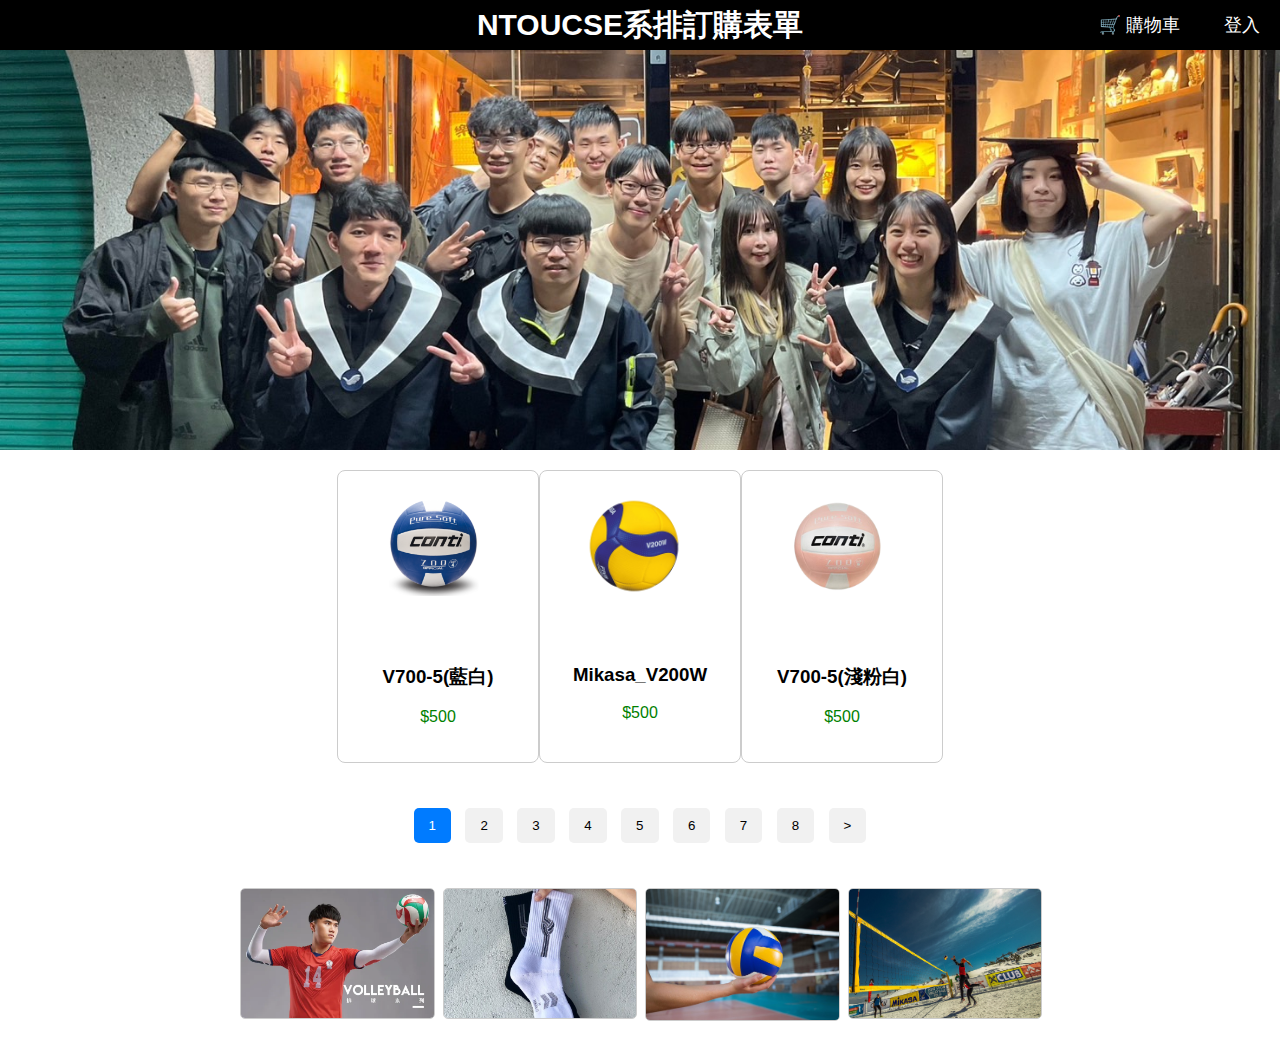
==== index.html @ 1b9d3295 "first commit" ====
<!DOCTYPE html>
<html lang="en">

<head>
    <meta charset="UTF-8">
    <meta name="viewport" content="width=device-width, initial-scale=1.0">
    <title>海大資工系排訂購表單</title>
    </style>
    <style>
        body {
            font-family: Arial, sans-serif;
            margin: 0;
            padding: 0;
        }

        .modal {
            display: none;
            /* 預設不顯示 */
            position: fixed;
            z-index: 1000;
            /* 確保在最前方 */
            left: 0;
            top: 0;
            width: 100%;
            height: 100%;
            background-color: rgba(0, 0, 0, 0.5);
            /* 半透明背景 */
        }

        .modal-content {
            position: relative;
            margin: auto;
            top: 20%;
            padding: 20px;
            background: #fff;
            width: 50%;
            border-radius: 10px;
        }

        .close {
            position: absolute;
            top: 10px;
            right: 15px;
            font-size: 20px;
            font-weight: bold;
            cursor: pointer;
            color: #aaa;
        }

        .close:hover {
            color: #000;
        }

        header {
            display: flex;
            justify-content: space-between;
            align-items: center;
            padding: 10px 20px;
            background-color: #000;
            color: white;
        }

        header .cart,
        header .login {
            position: absolute;
            top: 50%;
            transform: translateY(-50%);
            font-size: 18px;
            cursor: pointer;
        }

        header .cart {
            right: 100px;
        }

        header .login {
            right: 20px;
        }

        .carousel {
            position: relative;
            width: 100%;
            height: 400px;
            /* 調整你需要的高度 */
            overflow: hidden;
        }

        .carousel img {
            width: 100%;
            height: 100%;
            object-fit: cover;
            position: absolute;
            transition: opacity 1s ease-in-out;
        }

        .carousel .hidden {
            opacity: 0;
        }


        .products {
            display: flex;
            flex-wrap: wrap;
            justify-content: center;
            padding: 20px;
            gap: 20px;
        }

        .product {
            border: 1px solid #ccc;
            border-radius: 8px;
            overflow: hidden;
            width: 200px;
            text-align: center;
        }

        .product-item img {
            width: 100px;
            /* Updated size */
            height: 150px;
            /* Updated size */
            object-fit: contain;
            margin-right: 10px;
        }

        .product-info {
            padding: 20px;
        }

        .product button {
            background-color: #007BFF;
            color: white;
            border: none;
            padding: 10px;
            cursor: pointer;
            border-radius: 4px;
        }

        .product button:hover {
            background-color: #0056b3;
        }

        /* Modal Styles */
        .modal {
            display: none;
            position: fixed;
            top: 0;
            left: 0;
            width: 100%;
            height: 100%;
            background: rgba(0, 0, 0, 0.5);
            justify-content: center;
            align-items: center;
        }

        .modal-content {
            background-color: white;
            padding: 20px;
            border-radius: 8px;
            width: 300px;
        }

        .modal input,
        .modal select {
            width: 100%;
            padding: 8px;
            margin-bottom: 10px;
            border: 1px solid #ccc;
            border-radius: 4px;
        }

        .modal button {
            width: 100%;
            background-color: #28a745;
            color: white;
            border: none;
            padding: 10px;
            cursor: pointer;
            border-radius: 4px;
        }

        .modal button:hover {
            background-color: #218838;
        }

        .close {
            position: absolute;
            top: 10px;
            right: 10px;
            font-size: 18px;
            cursor: pointer;
        }

        /* 預設隱藏 "加入購物車" 按鈕 */
        .add-to-cart-btn {
            display: none;
            background-color: rgba(0, 0, 0, 0.7);
            /* 透明黑灰色 */
            color: white;
            border: none;
            padding: 10px;
            cursor: pointer;
            border-radius: 4px;
            margin-top: 10px;
            position: absolute;
            /* 絕對定位 */
            top: 50%;
            /* 父容器中垂直置中 */
            left: 50%;
            /* 父容器中水平置中 */
            transform: translate(-50%, -50%);
            /* 移動到正中心 */
        }

        /* 當滑鼠懸停在商品區塊時顯示按鈕*/
        .product-item:hover .add-to-cart-btn {
            display: block;
            background-color: rgba(0, 0, 0, 0.85);
            position: relative;
            /* 相對定位，為按鈕提供參考 */
            text-align: center;
            /* 文字置中 */
            justify-content: center;
            align-items: center;
            overflow: hidden;
        }

        /*新增商品下一頁小圖示按鍵*/
        .pagination {
            text-align: center;
            margin: 20px;
        }

        .pagination button {
            background-color: #f1f1f1;
            border: none;
            padding: 10px 15px;
            margin: 5px;
            cursor: pointer;
            border-radius: 5px;
        }

        .pagination button.active {
            background-color: #007BFF;
            color: white;
        }

        .pagination button:hover {
            background-color: #ddd;
        }
        /*四格圖格式*/
        .pagination {
            text-align: center;
            margin: 20px;
        }

        .pagination button {
            background-color: #f1f1f1;
            border: none;
            padding: 10px 15px;
            margin: 5px;
            cursor: pointer;
            border-radius: 5px;
        }

        .grid-navigation {
            display: grid;
            grid-template-columns: repeat(4, 1fr); /* 4 列並排 */
            gap: 10px; /* 圖片之間的間距 */
            margin: 0 auto; /* 置中網格 */
            padding: 20px;
            max-width: 800px; /* 限制網格寬度 */
        }

        .grid-navigation img {
            width: 100%; /* 圖片自適應單元格寬度 */
            height: auto; /* 維持圖片比例 */
            max-width: 200px; /* 限制圖片最大寬度 */
            max-height: 200px; /* 限制圖片最大高度 */
            object-fit: cover; /* 確保圖片填滿單元格 */
            border: 1px solid #ccc; /* 圖片邊框 */
            border-radius: 5px; /* 輕微圓角 */
            cursor: pointer;
            transition: transform 0.2s; /* 增加點擊動畫效果 */
        }

        .grid-navigation img:hover {
            transform: scale(1.1); /* 放大效果 */
        }
    </style>
    <script>
        // Retrieve cart from localStorage or initialize an empty cart
        const cart = JSON.parse(localStorage.getItem('cart')) || [];

        // Show the modal for order details
        function showOrderModal(productName, price) {
            const modal = document.getElementById("orderModal");
            document.getElementById("product-name").value = productName;
            document.getElementById("price").value = price;
            modal.style.display = "flex";
        }

        // Close the modal
        function closeModal() {
            document.getElementById("orderModal").style.display = "none";
        }

        // Add to cart after user submits the form
        function addToCart() {
            const name = document.getElementById("customer-name").value;
            const productName = document.getElementById("product-name").value;
            const quantity = document.getElementById("quantity").value;
            const price = document.getElementById("price").value;

            // 獲取圖片的 src (由 modal 的表單控制上下文)
            const productContainer = document.querySelector(`img[alt="${productName}"]`);
            const image = productContainer?.src || ''; // 如果找不到，設為空

            if (name && quantity) {
                const order = {
                    name: name,
                    productName: productName,
                    quantity: quantity,
                    price: price,
                    image: image, // 新增圖片路徑
                };

                // Add order to the cart
                cart.push(order);
                // Save the cart to localStorage
                localStorage.setItem('cart', JSON.stringify(cart));

                alert(`${productName} 已加入購物車`);
                closeModal();
            } else {
                alert("請填寫所有欄位！");
            }
        }

        // Redirect to the cart page
        function goToCartPage() {
            window.location.href = 'cart.html';
        }

        function goToLoginPage() {
            window.location.href = 'login.html'; // 登入頁面
        }

        // 預設顯示第一頁
        document.addEventListener("DOMContentLoaded", function () {
            showPage(1);
        });

        function showPage(page) {
            // 取得所有分頁容器和按鈕
            const pages = document.querySelectorAll('.product-page');
            const buttons = document.querySelectorAll('.page-btn');
            // 隱藏所有商品頁面
            pages.forEach(pageElement => {
                pageElement.style.display = 'none';
            });
            // 顯示指定頁碼的商品
            const currentPage = document.querySelector(`.product-page[data-page="${page}"]`);
            if (currentPage) {
                currentPage.style.display = 'flex'; // 顯示該頁
            }
            // 更新分頁按鈕的樣式
            buttons.forEach(button => {
                button.classList.remove('active');
            });
            buttons[page - 1].classList.add('active');
        }

        document.addEventListener("DOMContentLoaded", function () {
        let currentIndex = 0;
        const images = document.querySelectorAll('.carousel img'); // 選取所有輪播圖片

        function changeImage() {
            // 隱藏當前圖片
            images[currentIndex].classList.add('hidden');

            // 更新索引
            currentIndex = (currentIndex + 1) % images.length;

            // 顯示下一張圖片
            images[currentIndex].classList.remove('hidden');
        }

        // 設定每 3 秒切換圖片一次
        setInterval(changeImage, 3000);
        // 初始顯示第一張圖片
        images[currentIndex].classList.remove('hidden');
    

    });

    </script>

    <script>
        function navigateTo(section) {
            if (section.endsWith('.html')) {
                window.location.href = section;
            } else {
                alert(`導向 ${section}`);
            }
        }
    </script>


</head>

<body>
    <header>
        <h1>NTOUCSE系排訂購表單</h1>
        <div class="cart" onclick="goToCartPage()">🛒 購物車</div>
        <div class="login" onclick="goToLoginPage()">登入</div>
        <style>
            header {
                display: flex;
                /* 設置為彈性容器 */
                justify-content: center;
                /* 標題水平居中 */
                align-items: center;
                /* 垂直居中 */
                position: relative;
                /* 使購物車按鈕可以相對定位 */
                height: 30px;
                /* 設置 header 高度 */
            }

            h1 {
                margin: 0;
                /* 去除默認的 margin */
                font-size: 30px;
                /* 設定標題字型大小 */
                text-align: center;
                /* 使標題文字水平置中 */
            }

            .cart {
                position: absolute;
                /* 設置為絕對定位 */
                right: 20px;
                /* 靠右顯示 */
                top: 50%;
                /* 垂直居中 */
                transform: translateY(-50%);
                /* 使購物車按鈕完全垂直居中 */
                font-size: 18px;
                /* 設定購物車文字大小 */
                cursor: pointer;
                /* 增加點擊手勢 */
            }
        </style>
    </header>

    <div class="carousel">
        <img src="i1.jpg" alt="輪播圖片 1">
        <img src="i2.jpg" alt="輪播圖片 2" class="hidden">
        <img src="i3.jpg" alt="輪播圖片 3" class="hidden">
        <!-- 更多圖片 -->
    </div>
    

    <section class="products">
        <!-- Page 1 -->
        <div class="product-page" data-page="1">
            <div class="product">
                <div class="product-item">
                    <img src="ball_images/V700-5(藍白).jpg" alt="V700-5(藍白)">
                    <button class="add-to-cart-btn" onclick="showOrderModal('V700-5(藍白)', 500)">🛒 加入購物車</button>
                </div>
                <div class="product-info">
                    <h3>V700-5(藍白)</h3>
                    <p style="color: green;">$500</p>
                </div>
            </div>
            <div class="product">
                <div class="product-item">
                    <img src="ball_images/Mikasa_V200W.png" alt="Mikasa_V200W">
                    <button class="add-to-cart-btn" onclick="showOrderModal('Mikasa_V200W', 500)">🛒 加入購物車</button>
                </div>
                <div class="product-info">
                    <h3>Mikasa_V200W</h3>
                    <p style="color: green;">$500</p>
                </div>
            </div>
            <div class="product">
                <div class="product-item">
                    <img src="ball_images/V700-5(淺粉白).jpg" alt="V700-5(淺粉白)">
                    <button class="add-to-cart-btn" onclick="showOrderModal('V700-5(淺粉白)', 500)">🛒 加入購物車</button>
                </div>
                <div class="product-info">
                    <h3>V700-5(淺粉白)</h3>
                    <p style="color: green;">$500</p>
                </div>
            </div>
        </div>
        <!-- Page 2 -->
        <div class="product-page" data-page="2">
            <div class="product">
                <div class="product-item">
                    <img src="ball_images/V5M1500.png" alt="V5M1500">
                    <button class="add-to-cart-btn" onclick="showOrderModal('V5M1500', 500)">🛒 加入購物車</button>
                </div>
                <div class="product-info">
                    <h3>V5M1500</h3>
                    <p style="color: green;">$500</p>
                </div>
            </div>
            <div class="product">
                <div class="product-item">
                    <img src="ball_images/V700-5(淺綠白).jpg" alt="V700-5(淺綠白)">
                    <button class="add-to-cart-btn" onclick="showOrderModal('V700-5(淺綠白)', 500)">🛒 加入購物車</button>
                </div>
                <div class="product-info">
                    <h3>V700-5(淺綠白)</h3>
                    <p style="color: green;">$500</p>
                </div>
            </div>
            <div class="product">
                <div class="product-item">
                    <img src="ball_images/V700-5(橘白).jpg" alt="V700-5(橘白)">
                    <button class="add-to-cart-btn" onclick="showOrderModal('V700-5(橘白)', 500)">🛒 加入購物車</button>
                </div>
                <div class="product-info">
                    <h3>V700-5(橘白)</h3>
                    <p style="color: green;">$500</p>
                </div>
            </div>
        </div>
        <!-- Page 3 -->
        <div class="product-page" data-page="3">
            <div class="product">
                <div class="product-item">
                    <img src="ball_images/Mikasa_V300W.png" alt="Mikasa_V300W">
                    <button class="add-to-cart-btn" onclick="showOrderModal('Mikasa_V300W', 500)">🛒 加入購物車</button>
                </div>
                <div class="product-info">
                    <h3>Mikasa_V300W</h3>
                    <p style="color: green;">$500</p>
                </div>
            </div>
            <div class="product">
                <div class="product-item">
                    <img src="ball_images/V700-5(紫白).png" alt="V700-5(紫白)">
                    <button class="add-to-cart-btn" onclick="showOrderModal('V700-5(紫白)', 500)">🛒 加入購物車</button>
                </div>
                <div class="product-info">
                    <h3>V700-5(紫白)</h3>
                    <p style="color: green;">$500</p>
                </div>
            </div>
            <div class="product">
                <div class="product-item">
                    <img src="ball_images/V990-5(淺黃淺藍白).jpg" alt="V990-5(淺黃淺藍白)">
                    <button class="add-to-cart-btn" onclick="showOrderModal('V990-5(淺黃淺藍白)', 500)">🛒 加入購物車</button>
                </div>
                <div class="product-info">
                    <h3>V990-5(淺黃淺藍白)</h3>
                    <p style="color: green;">$500</p>
                </div>
            </div>
        </div>
                <!-- Page 3 -->
        <div class="product-page" data-page="3">
            <div class="product">
                <div class="product-item">
                    <img src="ball_images/Mikasa_V300W.png" alt="Mikasa_V300W">
                    <button class="add-to-cart-btn" onclick="showOrderModal('Mikasa_V300W', 500)">🛒 加入購物車</button>
                </div>
                <div class="product-info">
                    <h3>Mikasa_V300W</h3>
                    <p style="color: green;">$500</p>
                </div>
            </div>
            <div class="product">
                <div class="product-item">
                    <img src="ball_images/V700-5(紫白).png" alt="V700-5(紫白)">
                    <button class="add-to-cart-btn" onclick="showOrderModal('V700-5(紫白)', 500)">🛒 加入購物車</button>
                </div>
                <div class="product-info">
                    <h3>V700-5(紫白)</h3>
                    <p style="color: green;">$500</p>
                </div>
            </div>
            <div class="product">
                <div class="product-item">
                    <img src="ball_images/V990-5(淺黃淺藍白).jpg" alt="V990-5(淺黃淺藍白)">
                    <button class="add-to-cart-btn" onclick="showOrderModal('V990-5(淺黃淺藍白)', 500)">🛒 加入購物車</button>
                </div>
                <div class="product-info">
                    <h3>V990-5(淺黃淺藍白)</h3>
                    <p style="color: green;">$500</p>
                </div>
            </div>
        </div>
        <!-- Page 4 -->
        <div class="product-page" data-page="4">
            <div class="product">
                <div class="product-item">
                    <img src="socks_images/s1.png" alt="電繡排球襪(白)">
                    <button class="add-to-cart-btn" onclick="showOrderModal('電繡排球襪(白)', 500)">🛒 加入購物車</button>
                </div>
                <div class="product-info">
                    <h3>電繡排球襪(白)</h3>
                    <p style="color: green;">$500</p>
                </div>
            </div>
            <div class="product">
                <div class="product-item">
                    <img src="socks_images/s2.png" alt="電繡排球襪(黑)">
                    <button class="add-to-cart-btn" onclick="showOrderModal('電繡排球襪(黑)', 500)">🛒 加入購物車</button>
                </div>
                <div class="product-info">
                    <h3>電繡排球襪(黑)</h3>
                    <p style="color: green;">$500</p>
                </div>
            </div>
            <div class="product">
                <div class="product-item">
                    <img src="socks_images/s3.png" alt="排球襪 經典款(黑)">
                    <button class="add-to-cart-btn" onclick="showOrderModal('排球襪 經典款(黑)', 500)">🛒 加入購物車</button>
                </div>
                <div class="product-info">
                    <h3>排球襪 經典款(黑)</h3>
                    <p style="color: green;">$500</p>
                </div>
            </div>
        </div>
        <!-- Page 5 -->
        <div class="product-page" data-page="5">
            <div class="product">
                <div class="product-item">
                    <img src="socks_images/s4.png" alt="排球襪 經典款(白)">
                    <button class="add-to-cart-btn" onclick="showOrderModal('排球襪 經典款(白)', 500)">🛒 加入購物車</button>
                </div>
                <div class="product-info">
                    <h3>排球襪 經典款(白)</h3>
                    <p style="color: green;">$500</p>
                </div>
            </div>
            <div class="product">
                <div class="product-item">
                    <img src="socks_images/s5.png" alt="排球襪 經典款+白">
                    <button class="add-to-cart-btn" onclick="showOrderModal('排球襪 經典款+白', 500)">🛒 加入購物車</button>
                </div>
                <div class="product-info">
                    <h3>排球襪 經典款+白</h3>
                    <p style="color: green;">$500</p>
                </div>
            </div>
            <div class="product">
                <div class="product-item">
                    <img src="socks_images/s6.png" alt="排球襪 經典款(白)">
                    <button class="add-to-cart-btn" onclick="showOrderModal('排球襪 經典款(白)', 500)">🛒 加入購物車</button>
                </div>
                <div class="product-info">
                    <h3>排球襪 經典款(白)</h3>
                    <p style="color: green;">$500</p>
                </div>
            </div>
        </div>
        <!-- Page 6 -->
        <div class="product-page" data-page="6">
            <div class="product">
                <div class="product-item">
                    <img src="shirt_images/sh1.png" alt="50D輕量運動短袖上衣(黑)">
                    <button class="add-to-cart-btn" onclick="showOrderModal('50D輕量運動短袖上衣(黑)', 500)">🛒 加入購物車</button>
                </div>
                <div class="product-info">
                    <h3>50D輕量運動短袖上衣(黑)</h3>
                    <p style="color: green;">$500</p>
                </div>
            </div>
            <div class="product">
                <div class="product-item">
                    <img src="shirt_images/sh2.png" alt="50D輕量運動短袖上衣(白)">
                    <button class="add-to-cart-btn" onclick="showOrderModal('50D輕量運動短袖上衣(白)', 500)">🛒 加入購物車</button>
                </div>
                <div class="product-info">
                    <h3>50D輕量運動短袖上衣(白)</h3>
                    <p style="color: green;">$500</p>
                </div>
            </div>
            <div class="product">
                <div class="product-item">
                    <img src="shirt_images/sh3.png" alt="TOP-BR彈性運動短袖上衣">
                    <button class="add-to-cart-btn" onclick="showOrderModal('TOP-BR彈性運動短袖上衣', 500)">🛒 加入購物車</button>
                </div>
                <div class="product-info">
                    <h3>TOP-BR彈性運動短袖上衣</h3>
                    <p style="color: green;">$500</p>
                </div>
            </div>
        </div>
        <!-- Page 7 -->
        <div class="product-page" data-page="7">
            <div class="product">
                <div class="product-item">
                    <img src="shirt_images/sh4.png" alt="Meowlleyball 打排喵喵 / 排汗衫">
                    <button class="add-to-cart-btn" onclick="showOrderModal('Meowlleyball 打排喵喵 / 排汗衫', 500)">🛒 加入購物車</button>
                </div>
                <div class="product-info">
                    <h3>Meowlleyball 打排喵喵 / 排汗衫</h3>
                    <p style="color: green;">$500</p>
                </div>
            </div>
            <div class="product">
                <div class="product-item">
                    <img src="shirt_images/sh5.png" alt="輕量機能排汗衫">
                    <button class="add-to-cart-btn" onclick="showOrderModal('輕量機能排汗衫', 500)">🛒 加入購物車</button>
                </div>
                <div class="product-info">
                    <h3>輕量機能排汗衫</h3>
                    <p style="color: green;">$500</p>
                </div>
            </div>
            <div class="product">
                <div class="product-item">
                    <img src="shirt_images/sh6.png" alt="喝酒打球 / 機能排汗衫">
                    <button class="add-to-cart-btn" onclick="showOrderModal('喝酒打球 / 機能排汗衫', 500)">🛒 加入購物車</button>
                </div>
                <div class="product-info">
                    <h3>喝酒打球 / 機能排汗衫</h3>
                    <p style="color: green;">$500</p>
                </div>
            </div>
        </div>
        <!-- Page 8 -->
        <div class="product-page" data-page="8">
            <div class="product">
                <div class="product-item">
                    <img src="shirt_images/sh7.png" alt="Meowlleyball 打排喵喵 / 排汗衫">
                    <button class="add-to-cart-btn" onclick="showOrderModal('Meowlleyball 打排喵喵 / 排汗衫', 500)">🛒 加入購物車</button>
                </div>
                <div class="product-info">
                    <h3>Meowlleyball 打排喵喵 / 排汗衫</h3>
                    <p style="color: green;">$500</p>
                </div>
            </div>
            <div class="product">
                <div class="product-item">
                    <img src="shirt_images/sh8.png" alt="輕量機能排汗衫">
                    <button class="add-to-cart-btn" onclick="showOrderModal('輕量機能排汗衫', 500)">🛒 加入購物車</button>
                </div>
                <div class="product-info">
                    <h3>輕量機能排汗衫</h3>
                    <p style="color: green;">$500</p>
                </div>
            </div>
        </div>

    </section>
    <!-- Pagination Buttons -->
    <div class="pagination">
        <button class="page-btn active" onclick="showPage(1)">1</button>
        <button class="page-btn" onclick="showPage(2)">2</button>
        <button class="page-btn" onclick="showPage(3)">3</button>
        <button class="page-btn" onclick="showPage(4)">4</button>
        <button class="page-btn" onclick="showPage(5)">5</button>
        <button class="page-btn" onclick="showPage(6)">6</button>
        <button class="page-btn" onclick="showPage(7)">7</button>
        <button class="page-btn" onclick="showPage(8)">8</button>
        <button>&gt;</button>
    </div>
        

    <!-- Navigation Grid -->
    <div class="grid-navigation">
        <img src="shirt.jpg" alt="衣服" onclick="navigateTo('shirt.html')">
        <img src="socks.jpg" alt="襪子" onclick="navigateTo('socks.html')">
        <img src="ball.jpg" alt="球" onclick="navigateTo('ball.html')">
        <img src="total.jpg" alt="所有配件" onclick="navigateTo('index.html')">
    </div>

    <!-- Modal for Order Details -->
    <div id="orderModal" class="modal">
        <div class="modal-content">
            <span class="close" onclick="closeModal()">×</span>
            <h3>新增團購訂單</h3>
            <label for="customer-name">姓名:</label>
            <input type="text" id="customer-name" placeholder="輸入姓名">
            <label for="product-name">商品:</label>
            <input type="text" id="product-name" disabled>
            <label for="quantity">數量:</label>
            <input type="number" id="quantity" placeholder="輸入數量" min="1">
            <input type="hidden" id="price">
            <button onclick="addToCart()">確認加入購物車</button>
        </div>
    </div>

</body>

</html>
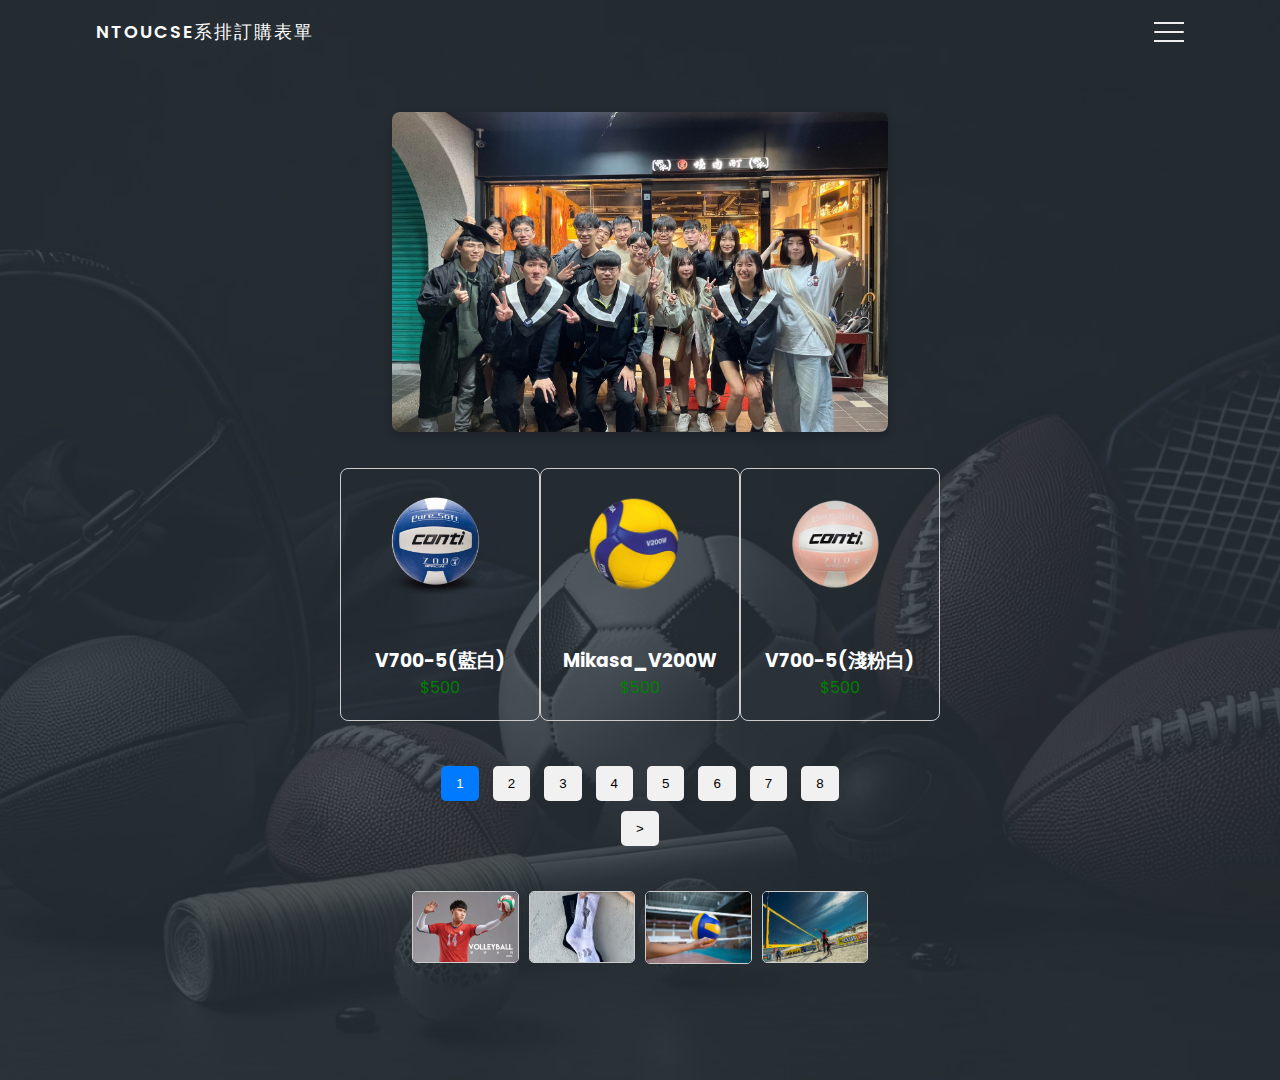
==== commit ae42c70f: "not done" ====
--- a/index.html
+++ b/index.html
@@ -7,6 +7,7 @@
     <title>海大資工系排訂購表單</title>
     </style>
     <style>
+        @import url("https://fonts.googleapis.com/css2?family=Poppins:wght@300;400;500;600;700;800;900&display=swap");
         body {
             font-family: Arial, sans-serif;
             margin: 0;
@@ -51,38 +52,19 @@
             color: #000;
         }
 
-        header {
-            display: flex;
-            justify-content: space-between;
-            align-items: center;
-            padding: 10px 20px;
-            background-color: #000;
-            color: white;
-        }
-
-        header .cart,
-        header .login {
-            position: absolute;
-            top: 50%;
-            transform: translateY(-50%);
-            font-size: 18px;
-            cursor: pointer;
-        }
-
-        header .cart {
-            right: 100px;
-        }
-
-        header .login {
-            right: 20px;
-        }
-
-        .carousel {
-            position: relative;
-            width: 100%;
-            height: 400px;
-            /* 調整你需要的高度 */
-            overflow: hidden;
+       
+        .carousel { 
+            position: relative; /* Relative positioning for flow */
+            width: 100%; /* Adjust width to fit within the black square */
+            height: 20rem; /* Adjust height to fit the black square */
+            margin: 1rem auto; /* Center the carousel and add spacing */
+            display: flex; /* Flexbox for centering images */
+            justify-content: center; /* Center images horizontally */
+            align-items: center; /* Center images vertically */
+            background-color: rgba(0, 0, 0, 0.05); /* Optional: light background for visibility */
+            border-radius: 8px; /* Optional: rounded edges */
+            overflow: hidden; /* Hide overflowing content */
+            box-shadow: 0 4px 10px rgba(0, 0, 0, 0.2); /* Optional: shadow for a clean look */
         }
 
         .carousel img {
@@ -287,6 +269,305 @@
         .grid-navigation img:hover {
             transform: scale(1.1); /* 放大效果 */
         }
+        * {
+            padding: 0;
+            margin: 0;
+            box-sizing: border-box;
+        }
+        body,
+        buttonss {
+            font-family: "Poppins", sans-serif;
+        }
+
+            .containers {
+            min-height: 100vh;
+            width: 100%;
+            background-color: #485461;
+            background-image: linear-gradient(135deg, #485461 0%, #28313b 74%);
+            overflow-x: hidden;
+            transform-style: preserve-3d;
+            }
+
+            .navbar {
+            position: fixed;
+            top: 0;
+            left: 0;
+            width: 100%;
+            z-index: 10;
+            height: 3rem;
+            }
+
+            .menu {
+            max-width: 72rem;
+            width: 100%;
+            margin: 0 auto;
+            padding: 0 2rem;
+            display: flex;
+            justify-content: space-between;
+            align-items: center;
+            color: #fff;
+            }
+
+            .logo {
+            font-size: 1.1rem;
+            font-weight: 600;
+            text-transform: uppercase;
+            letter-spacing: 2px;
+            line-height: 4rem;
+            }
+
+            .logo span {
+            font-weight: 300;
+            }
+
+            .hamburger-menu {
+            height: 4rem;
+            width: 3rem;
+            cursor: pointer;
+            display: flex;
+            align-items: center;
+            justify-content: flex-end;
+            }
+
+            .bar {
+            width: 1.9rem;
+            height: 1.5px;
+            border-radius: 2px;
+            background-color: #eee;
+            transition: 0.5s;
+            position: relative;
+            }
+
+            .bar:before,
+            .bar:after {
+            content: "";
+            position: absolute;
+            width: inherit;
+            height: inherit;
+            background-color: #eee;
+            transition: 0.5s;
+            }
+
+            .bar:before {
+            transform: translateY(-9px);
+            }
+
+            .bar:after {
+            transform: translateY(9px);
+            }
+
+            .main {
+            position: relative;
+            width: 100%;
+            left: 0;
+            z-index: 5;
+            overflow: hidden;
+            transform-origin: left;
+            transform-style: preserve-3d;
+            transition: 0.5s;
+            }
+
+            header {
+            min-height: 120vh;
+            width: 100%;
+            background: url("bg.jpg") no-repeat top center / cover;
+            position: relative;
+            }
+        
+
+            .overlay {
+            position: absolute;
+            width: 100%;
+            height: 100%;
+            top: 0;
+            left: 0;
+            background-color: rgba(43, 51, 59, 0.8);
+            display: flex;
+            justify-content: center;
+            align-items: center;
+            }
+
+            .inner {
+            max-width: 35rem;
+            text-align: center;
+            color: #fff;
+            padding: 0 2rem;
+            }
+
+            .title {
+            font-size: 2.7rem;
+            }
+
+            .btn {
+            margin-top: 1rem;
+            padding: 0.6rem 1.8rem;
+            background-color: #1179e7;
+            border: none;
+            border-radius: 25px;
+            color: #fff;
+            text-transform: uppercase;
+            cursor: pointer;
+            text-decoration: none;
+            }
+
+            .containers.active .bar {
+            transform: rotate(360deg);
+            background-color: transparent;
+            }
+
+            .containers.active .bar:before {
+            transform: translateY(0) rotate(45deg);
+            }
+
+            .containers.active .bar:after {
+            transform: translateY(0) rotate(-45deg);
+            }
+
+            .containers.active .main {
+            animation: main-animation 0.5s ease;
+            cursor: pointer;
+            transform: perspective(1300px) rotateY(20deg) translateZ(310px) scale(0.5);
+            }
+
+            @keyframes main-animation {
+            from {
+                transform: translate(0);
+            }
+
+            to {
+                transform: perspective(1300px) rotateY(20deg) translateZ(310px) scale(0.5);
+            }
+            }
+
+            .links {
+            position: absolute;
+            width: 30%;
+            right: 0;
+            top: 0;
+            height: 100vh;
+            z-index: 2;
+            display: flex;
+            justify-content: center;
+            align-items: center;
+            }
+
+            ul {
+            list-style: none;
+            }
+
+            .links a {
+            text-decoration: none;
+            color: #eee;
+            padding: 0.7rem 0;
+            display: inline-block;
+            font-size: 1rem;
+            font-weight: 300;
+            text-transform: uppercase;
+            letter-spacing: 1px;
+            transition: 0.3s;
+            opacity: 0;
+            transform: translateY(10px);
+            animation: hide 0.5s forwards ease;
+            }
+
+            .links a:hover {
+            color: #fff;
+            }
+
+            .containers.active .links a {
+            animation: appear 0.5s forwards ease var(--i);
+            }
+
+            @keyframes appear {
+            from {
+                opacity: 0;
+                transform: translateY(10px);
+            }
+            to {
+                opacity: 1;
+                transform: translateY(0px);
+            }
+            }
+
+            @keyframes hide {
+            from {
+                opacity: 1;
+                transform: translateY(0px);
+            }
+            to {
+                opacity: 0;
+                transform: translateY(10px);
+            }
+            }
+
+            .shadow {
+            position: absolute;
+            width: 100%;
+            height: 100vh;
+            top: 0;
+            left: 0;
+            transform-style: preserve-3d;
+            transform-origin: left;
+            transition: 0.5s;
+            background-color: white;
+            }
+
+            .shadow.one {
+            z-index: -1;
+            opacity: 0.15;
+            }
+
+            .shadow.two {
+            z-index: -2;
+            opacity: 0.1;
+            }
+
+            .containers.active .shadow.one {
+            animation: shadow-one 0.6s ease-out;
+            transform: perspective(1300px) rotateY(20deg) translateZ(215px) scale(0.5);
+            }
+
+            @keyframes shadow-one {
+            0% {
+                transform: translate(0);
+            }
+
+            5% {
+                transform: perspective(1300px) rotateY(20deg) translateZ(310px) scale(0.5);
+            }
+
+            100% {
+                transform: perspective(1300px) rotateY(20deg) translateZ(215px) scale(0.5);
+            }
+            }
+
+            .containers.active .shadow.two {
+            animation: shadow-two 0.6s ease-out;
+            transform: perspective(1300px) rotateY(20deg) translateZ(120px) scale(0.5);
+            }
+
+            @keyframes shadow-two {
+            0% {
+                transform: translate(0);
+            }
+
+            20% {
+                transform: perspective(1300px) rotateY(20deg) translateZ(310px) scale(0.5);
+            }
+
+            100% {
+                transform: perspective(1300px) rotateY(20deg) translateZ(120px) scale(0.5);
+            }
+            }
+
+            .containers.active .main:hover + .shadow.one {
+            transform: perspective(1300px) rotateY(20deg) translateZ(230px) scale(0.5);
+            }
+
+            .containers.active .main:hover {
+            transform: perspective(1300px) rotateY(20deg) translateZ(340px) scale(0.5);
+            }
+
     </style>
     <script>
         // Retrieve cart from localStorage or initialize an empty cart
@@ -404,391 +685,403 @@
                 alert(`導向 ${section}`);
             }
         }
+
+        document.addEventListener("DOMContentLoaded", () => {
+    const hamburger_menu = document.querySelector(".hamburger-menu");
+    const containers = document.querySelector(".containers");
+
+    if (hamburger_menu && containers) {
+        hamburger_menu.addEventListener("click", () => {
+            containers.classList.toggle("active");
+        });
+    } else {
+        console.error("Hamburger menu or containers element not found.");
+    }
+});
+
     </script>
 
 
 </head>
 
 <body>
-    <header>
-        <h1>NTOUCSE系排訂購表單</h1>
-        <div class="cart" onclick="goToCartPage()">🛒 購物車</div>
-        <div class="login" onclick="goToLoginPage()">登入</div>
-        <style>
-            header {
-                display: flex;
-                /* 設置為彈性容器 */
-                justify-content: center;
-                /* 標題水平居中 */
-                align-items: center;
-                /* 垂直居中 */
-                position: relative;
-                /* 使購物車按鈕可以相對定位 */
-                height: 30px;
-                /* 設置 header 高度 */
-            }
-
-            h1 {
-                margin: 0;
-                /* 去除默認的 margin */
-                font-size: 30px;
-                /* 設定標題字型大小 */
-                text-align: center;
-                /* 使標題文字水平置中 */
-            }
-
-            .cart {
-                position: absolute;
-                /* 設置為絕對定位 */
-                right: 20px;
-                /* 靠右顯示 */
-                top: 50%;
-                /* 垂直居中 */
-                transform: translateY(-50%);
-                /* 使購物車按鈕完全垂直居中 */
-                font-size: 18px;
-                /* 設定購物車文字大小 */
-                cursor: pointer;
-                /* 增加點擊手勢 */
-            }
-        </style>
-    </header>
-
-    <div class="carousel">
-        <img src="i1.jpg" alt="輪播圖片 1">
-        <img src="i2.jpg" alt="輪播圖片 2" class="hidden">
-        <img src="i3.jpg" alt="輪播圖片 3" class="hidden">
-        <!-- 更多圖片 -->
-    </div>
-    
-
-    <section class="products">
-        <!-- Page 1 -->
-        <div class="product-page" data-page="1">
-            <div class="product">
-                <div class="product-item">
-                    <img src="ball_images/V700-5(藍白).jpg" alt="V700-5(藍白)">
-                    <button class="add-to-cart-btn" onclick="showOrderModal('V700-5(藍白)', 500)">🛒 加入購物車</button>
+   <div class="containers">
+      <div class="navbar">
+        <div class="menu">
+          <h3 class="logo">NTOUCSE<span>系排訂購表單</span></h3>
+          <div class="hamburger-menu">
+            <div class="bar"></div>
+          </div>
+        </div>
+      </div>
+
+      <div class="main-containers">
+        <div class="main">
+          <header>
+            <div class="overlay">
+              <div class="inner">
+                <div class="carousel">
+                    <img src="i1.jpg" alt="輪播圖片 1">
+                    <img src="i2.jpg" alt="輪播圖片 2" class="hidden">
+                    <img src="i3.jpg" alt="輪播圖片 3" class="hidden">
+                    <!-- 更多圖片 -->
                 </div>
-                <div class="product-info">
-                    <h3>V700-5(藍白)</h3>
-                    <p style="color: green;">$500</p>
+                
+
+                <section class="products">
+                    <!-- Page 1 -->
+                    <div class="product-page" data-page="1">
+                        <div class="product">
+                            <div class="product-item">
+                                <img src="ball_images/V700-5(藍白).jpg" alt="V700-5(藍白)">
+                                <button class="add-to-cart-btn" onclick="showOrderModal('V700-5(藍白)', 500)">🛒 加入購物車</button>
+                            </div>
+                            <div class="product-info">
+                                <h3>V700-5(藍白)</h3>
+                                <p style="color: green;">$500</p>
+                            </div>
+                        </div>
+                        <div class="product">
+                            <div class="product-item">
+                                <img src="ball_images/Mikasa_V200W.png" alt="Mikasa_V200W">
+                                <button class="add-to-cart-btn" onclick="showOrderModal('Mikasa_V200W', 500)">🛒 加入購物車</button>
+                            </div>
+                            <div class="product-info">
+                                <h3>Mikasa_V200W</h3>
+                                <p style="color: green;">$500</p>
+                            </div>
+                        </div>
+                        <div class="product">
+                            <div class="product-item">
+                                <img src="ball_images/V700-5(淺粉白).jpg" alt="V700-5(淺粉白)">
+                                <button class="add-to-cart-btn" onclick="showOrderModal('V700-5(淺粉白)', 500)">🛒 加入購物車</button>
+                            </div>
+                            <div class="product-info">
+                                <h3>V700-5(淺粉白)</h3>
+                                <p style="color: green;">$500</p>
+                            </div>
+                        </div>
+                    </div>
+                    <!-- Page 2 -->
+                    <div class="product-page" data-page="2">
+                        <div class="product">
+                            <div class="product-item">
+                                <img src="ball_images/V5M1500.png" alt="V5M1500">
+                                <button class="add-to-cart-btn" onclick="showOrderModal('V5M1500', 500)">🛒 加入購物車</button>
+                            </div>
+                            <div class="product-info">
+                                <h3>V5M1500</h3>
+                                <p style="color: green;">$500</p>
+                            </div>
+                        </div>
+                        <div class="product">
+                            <div class="product-item">
+                                <img src="ball_images/V700-5(淺綠白).jpg" alt="V700-5(淺綠白)">
+                                <button class="add-to-cart-btn" onclick="showOrderModal('V700-5(淺綠白)', 500)">🛒 加入購物車</button>
+                            </div>
+                            <div class="product-info">
+                                <h3>V700-5(淺綠白)</h3>
+                                <p style="color: green;">$500</p>
+                            </div>
+                        </div>
+                        <div class="product">
+                            <div class="product-item">
+                                <img src="ball_images/V700-5(橘白).jpg" alt="V700-5(橘白)">
+                                <button class="add-to-cart-btn" onclick="showOrderModal('V700-5(橘白)', 500)">🛒 加入購物車</button>
+                            </div>
+                            <div class="product-info">
+                                <h3>V700-5(橘白)</h3>
+                                <p style="color: green;">$500</p>
+                            </div>
+                        </div>
+                    </div>
+                    <!-- Page 3 -->
+                    <div class="product-page" data-page="3">
+                        <div class="product">
+                            <div class="product-item">
+                                <img src="ball_images/Mikasa_V300W.png" alt="Mikasa_V300W">
+                                <button class="add-to-cart-btn" onclick="showOrderModal('Mikasa_V300W', 500)">🛒 加入購物車</button>
+                            </div>
+                            <div class="product-info">
+                                <h3>Mikasa_V300W</h3>
+                                <p style="color: green;">$500</p>
+                            </div>
+                        </div>
+                        <div class="product">
+                            <div class="product-item">
+                                <img src="ball_images/V700-5(紫白).png" alt="V700-5(紫白)">
+                                <button class="add-to-cart-btn" onclick="showOrderModal('V700-5(紫白)', 500)">🛒 加入購物車</button>
+                            </div>
+                            <div class="product-info">
+                                <h3>V700-5(紫白)</h3>
+                                <p style="color: green;">$500</p>
+                            </div>
+                        </div>
+                        <div class="product">
+                            <div class="product-item">
+                                <img src="ball_images/V990-5(淺黃淺藍白).jpg" alt="V990-5(淺黃淺藍白)">
+                                <button class="add-to-cart-btn" onclick="showOrderModal('V990-5(淺黃淺藍白)', 500)">🛒 加入購物車</button>
+                            </div>
+                            <div class="product-info">
+                                <h3>V990-5(淺黃淺藍白)</h3>
+                                <p style="color: green;">$500</p>
+                            </div>
+                        </div>
+                    </div>
+                            <!-- Page 3 -->
+                    <div class="product-page" data-page="3">
+                        <div class="product">
+                            <div class="product-item">
+                                <img src="ball_images/Mikasa_V300W.png" alt="Mikasa_V300W">
+                                <button class="add-to-cart-btn" onclick="showOrderModal('Mikasa_V300W', 500)">🛒 加入購物車</button>
+                            </div>
+                            <div class="product-info">
+                                <h3>Mikasa_V300W</h3>
+                                <p style="color: green;">$500</p>
+                            </div>
+                        </div>
+                        <div class="product">
+                            <div class="product-item">
+                                <img src="ball_images/V700-5(紫白).png" alt="V700-5(紫白)">
+                                <button class="add-to-cart-btn" onclick="showOrderModal('V700-5(紫白)', 500)">🛒 加入購物車</button>
+                            </div>
+                            <div class="product-info">
+                                <h3>V700-5(紫白)</h3>
+                                <p style="color: green;">$500</p>
+                            </div>
+                        </div>
+                        <div class="product">
+                            <div class="product-item">
+                                <img src="ball_images/V990-5(淺黃淺藍白).jpg" alt="V990-5(淺黃淺藍白)">
+                                <button class="add-to-cart-btn" onclick="showOrderModal('V990-5(淺黃淺藍白)', 500)">🛒 加入購物車</button>
+                            </div>
+                            <div class="product-info">
+                                <h3>V990-5(淺黃淺藍白)</h3>
+                                <p style="color: green;">$500</p>
+                            </div>
+                        </div>
+                    </div>
+                    <!-- Page 4 -->
+                    <div class="product-page" data-page="4">
+                        <div class="product">
+                            <div class="product-item">
+                                <img src="socks_images/s1.png" alt="電繡排球襪(白)">
+                                <button class="add-to-cart-btn" onclick="showOrderModal('電繡排球襪(白)', 500)">🛒 加入購物車</button>
+                            </div>
+                            <div class="product-info">
+                                <h3>電繡排球襪(白)</h3>
+                                <p style="color: green;">$500</p>
+                            </div>
+                        </div>
+                        <div class="product">
+                            <div class="product-item">
+                                <img src="socks_images/s2.png" alt="電繡排球襪(黑)">
+                                <button class="add-to-cart-btn" onclick="showOrderModal('電繡排球襪(黑)', 500)">🛒 加入購物車</button>
+                            </div>
+                            <div class="product-info">
+                                <h3>電繡排球襪(黑)</h3>
+                                <p style="color: green;">$500</p>
+                            </div>
+                        </div>
+                        <div class="product">
+                            <div class="product-item">
+                                <img src="socks_images/s3.png" alt="排球襪 經典款(黑)">
+                                <button class="add-to-cart-btn" onclick="showOrderModal('排球襪 經典款(黑)', 500)">🛒 加入購物車</button>
+                            </div>
+                            <div class="product-info">
+                                <h3>排球襪 經典款(黑)</h3>
+                                <p style="color: green;">$500</p>
+                            </div>
+                        </div>
+                    </div>
+                    <!-- Page 5 -->
+                    <div class="product-page" data-page="5">
+                        <div class="product">
+                            <div class="product-item">
+                                <img src="socks_images/s4.png" alt="排球襪 經典款(白)">
+                                <button class="add-to-cart-btn" onclick="showOrderModal('排球襪 經典款(白)', 500)">🛒 加入購物車</button>
+                            </div>
+                            <div class="product-info">
+                                <h3>排球襪 經典款(白)</h3>
+                                <p style="color: green;">$500</p>
+                            </div>
+                        </div>
+                        <div class="product">
+                            <div class="product-item">
+                                <img src="socks_images/s5.png" alt="排球襪 經典款+白">
+                                <button class="add-to-cart-btn" onclick="showOrderModal('排球襪 經典款+白', 500)">🛒 加入購物車</button>
+                            </div>
+                            <div class="product-info">
+                                <h3>排球襪 經典款+白</h3>
+                                <p style="color: green;">$500</p>
+                            </div>
+                        </div>
+                        <div class="product">
+                            <div class="product-item">
+                                <img src="socks_images/s6.png" alt="排球襪 經典款(白)">
+                                <button class="add-to-cart-btn" onclick="showOrderModal('排球襪 經典款(白)', 500)">🛒 加入購物車</button>
+                            </div>
+                            <div class="product-info">
+                                <h3>排球襪 經典款(白)</h3>
+                                <p style="color: green;">$500</p>
+                            </div>
+                        </div>
+                    </div>
+                    <!-- Page 6 -->
+                    <div class="product-page" data-page="6">
+                        <div class="product">
+                            <div class="product-item">
+                                <img src="shirt_images/sh1.png" alt="50D輕量運動短袖上衣(黑)">
+                                <button class="add-to-cart-btn" onclick="showOrderModal('50D輕量運動短袖上衣(黑)', 500)">🛒 加入購物車</button>
+                            </div>
+                            <div class="product-info">
+                                <h3>50D輕量運動短袖上衣(黑)</h3>
+                                <p style="color: green;">$500</p>
+                            </div>
+                        </div>
+                        <div class="product">
+                            <div class="product-item">
+                                <img src="shirt_images/sh2.png" alt="50D輕量運動短袖上衣(白)">
+                                <button class="add-to-cart-btn" onclick="showOrderModal('50D輕量運動短袖上衣(白)', 500)">🛒 加入購物車</button>
+                            </div>
+                            <div class="product-info">
+                                <h3>50D輕量運動短袖上衣(白)</h3>
+                                <p style="color: green;">$500</p>
+                            </div>
+                        </div>
+                        <div class="product">
+                            <div class="product-item">
+                                <img src="shirt_images/sh3.png" alt="TOP-BR彈性運動短袖上衣">
+                                <button class="add-to-cart-btn" onclick="showOrderModal('TOP-BR彈性運動短袖上衣', 500)">🛒 加入購物車</button>
+                            </div>
+                            <div class="product-info">
+                                <h3>TOP-BR彈性運動短袖上衣</h3>
+                                <p style="color: green;">$500</p>
+                            </div>
+                        </div>
+                    </div>
+                    <!-- Page 7 -->
+                    <div class="product-page" data-page="7">
+                        <div class="product">
+                            <div class="product-item">
+                                <img src="shirt_images/sh4.png" alt="Meowlleyball 打排喵喵 / 排汗衫">
+                                <button class="add-to-cart-btn" onclick="showOrderModal('Meowlleyball 打排喵喵 / 排汗衫', 500)">🛒 加入購物車</button>
+                            </div>
+                            <div class="product-info">
+                                <h3>Meowlleyball 打排喵喵 / 排汗衫</h3>
+                                <p style="color: green;">$500</p>
+                            </div>
+                        </div>
+                        <div class="product">
+                            <div class="product-item">
+                                <img src="shirt_images/sh5.png" alt="輕量機能排汗衫">
+                                <button class="add-to-cart-btn" onclick="showOrderModal('輕量機能排汗衫', 500)">🛒 加入購物車</button>
+                            </div>
+                            <div class="product-info">
+                                <h3>輕量機能排汗衫</h3>
+                                <p style="color: green;">$500</p>
+                            </div>
+                        </div>
+                        <div class="product">
+                            <div class="product-item">
+                                <img src="shirt_images/sh6.png" alt="喝酒打球 / 機能排汗衫">
+                                <button class="add-to-cart-btn" onclick="showOrderModal('喝酒打球 / 機能排汗衫', 500)">🛒 加入購物車</button>
+                            </div>
+                            <div class="product-info">
+                                <h3>喝酒打球 / 機能排汗衫</h3>
+                                <p style="color: green;">$500</p>
+                            </div>
+                        </div>
+                    </div>
+                    <!-- Page 8 -->
+                    <div class="product-page" data-page="8">
+                        <div class="product">
+                            <div class="product-item">
+                                <img src="shirt_images/sh7.png" alt="Meowlleyball 打排喵喵 / 排汗衫">
+                                <button class="add-to-cart-btn" onclick="showOrderModal('Meowlleyball 打排喵喵 / 排汗衫', 500)">🛒 加入購物車</button>
+                            </div>
+                            <div class="product-info">
+                                <h3>Meowlleyball 打排喵喵 / 排汗衫</h3>
+                                <p style="color: green;">$500</p>
+                            </div>
+                        </div>
+                        <div class="product">
+                            <div class="product-item">
+                                <img src="shirt_images/sh8.png" alt="輕量機能排汗衫">
+                                <button class="add-to-cart-btn" onclick="showOrderModal('輕量機能排汗衫', 500)">🛒 加入購物車</button>
+                            </div>
+                            <div class="product-info">
+                                <h3>輕量機能排汗衫</h3>
+                                <p style="color: green;">$500</p>
+                            </div>
+                        </div>
+                    </div>
+
+                </section>
+                <!-- Pagination Buttons -->
+                <div class="pagination">
+                    <button class="page-btn active" onclick="showPage(1)">1</button>
+                    <button class="page-btn" onclick="showPage(2)">2</button>
+                    <button class="page-btn" onclick="showPage(3)">3</button>
+                    <button class="page-btn" onclick="showPage(4)">4</button>
+                    <button class="page-btn" onclick="showPage(5)">5</button>
+                    <button class="page-btn" onclick="showPage(6)">6</button>
+                    <button class="page-btn" onclick="showPage(7)">7</button>
+                    <button class="page-btn" onclick="showPage(8)">8</button>
+                    <button>&gt;</button>
                 </div>
-            </div>
-            <div class="product">
-                <div class="product-item">
-                    <img src="ball_images/Mikasa_V200W.png" alt="Mikasa_V200W">
-                    <button class="add-to-cart-btn" onclick="showOrderModal('Mikasa_V200W', 500)">🛒 加入購物車</button>
+                    
+
+                <!-- Navigation Grid -->
+                <div class="grid-navigation">
+                    <img src="shirt.jpg" alt="衣服" onclick="navigateTo('shirt.html')">
+                    <img src="socks.jpg" alt="襪子" onclick="navigateTo('socks.html')">
+                    <img src="ball.jpg" alt="球" onclick="navigateTo('ball.html')">
+                    <img src="total.jpg" alt="所有配件" onclick="navigateTo('index.html')">
                 </div>
-                <div class="product-info">
-                    <h3>Mikasa_V200W</h3>
-                    <p style="color: green;">$500</p>
-                </div>
-            </div>
-            <div class="product">
-                <div class="product-item">
-                    <img src="ball_images/V700-5(淺粉白).jpg" alt="V700-5(淺粉白)">
-                    <button class="add-to-cart-btn" onclick="showOrderModal('V700-5(淺粉白)', 500)">🛒 加入購物車</button>
-                </div>
-                <div class="product-info">
-                    <h3>V700-5(淺粉白)</h3>
-                    <p style="color: green;">$500</p>
+
+                <!-- Modal for Order Details -->
+                <div id="orderModal" class="modal">
+                    <div class="modal-content">
+                        <span class="close" onclick="closeModal()">×</span>
+                        <h3>新增團購訂單</h3>
+                        <label for="customer-name">姓名:</label>
+                        <input type="text" id="customer-name" placeholder="輸入姓名">
+                        <label for="product-name">商品:</label>
+                        <input type="text" id="product-name" disabled>
+                        <label for="quantity">數量:</label>
+                        <input type="number" id="quantity" placeholder="輸入數量" min="1">
+                        <input type="hidden" id="price">
+                        <button onclick="addToCart()">確認加入購物車</button>
+                    </div>
                 </div>
             </div>
         </div>
-        <!-- Page 2 -->
-        <div class="product-page" data-page="2">
-            <div class="product">
-                <div class="product-item">
-                    <img src="ball_images/V5M1500.png" alt="V5M1500">
-                    <button class="add-to-cart-btn" onclick="showOrderModal('V5M1500', 500)">🛒 加入購物車</button>
-                </div>
-                <div class="product-info">
-                    <h3>V5M1500</h3>
-                    <p style="color: green;">$500</p>
-                </div>
-            </div>
-            <div class="product">
-                <div class="product-item">
-                    <img src="ball_images/V700-5(淺綠白).jpg" alt="V700-5(淺綠白)">
-                    <button class="add-to-cart-btn" onclick="showOrderModal('V700-5(淺綠白)', 500)">🛒 加入購物車</button>
-                </div>
-                <div class="product-info">
-                    <h3>V700-5(淺綠白)</h3>
-                    <p style="color: green;">$500</p>
-                </div>
-            </div>
-            <div class="product">
-                <div class="product-item">
-                    <img src="ball_images/V700-5(橘白).jpg" alt="V700-5(橘白)">
-                    <button class="add-to-cart-btn" onclick="showOrderModal('V700-5(橘白)', 500)">🛒 加入購物車</button>
-                </div>
-                <div class="product-info">
-                    <h3>V700-5(橘白)</h3>
-                    <p style="color: green;">$500</p>
-                </div>
-            </div>
-        </div>
-        <!-- Page 3 -->
-        <div class="product-page" data-page="3">
-            <div class="product">
-                <div class="product-item">
-                    <img src="ball_images/Mikasa_V300W.png" alt="Mikasa_V300W">
-                    <button class="add-to-cart-btn" onclick="showOrderModal('Mikasa_V300W', 500)">🛒 加入購物車</button>
-                </div>
-                <div class="product-info">
-                    <h3>Mikasa_V300W</h3>
-                    <p style="color: green;">$500</p>
-                </div>
-            </div>
-            <div class="product">
-                <div class="product-item">
-                    <img src="ball_images/V700-5(紫白).png" alt="V700-5(紫白)">
-                    <button class="add-to-cart-btn" onclick="showOrderModal('V700-5(紫白)', 500)">🛒 加入購物車</button>
-                </div>
-                <div class="product-info">
-                    <h3>V700-5(紫白)</h3>
-                    <p style="color: green;">$500</p>
-                </div>
-            </div>
-            <div class="product">
-                <div class="product-item">
-                    <img src="ball_images/V990-5(淺黃淺藍白).jpg" alt="V990-5(淺黃淺藍白)">
-                    <button class="add-to-cart-btn" onclick="showOrderModal('V990-5(淺黃淺藍白)', 500)">🛒 加入購物車</button>
-                </div>
-                <div class="product-info">
-                    <h3>V990-5(淺黃淺藍白)</h3>
-                    <p style="color: green;">$500</p>
-                </div>
-            </div>
-        </div>
-                <!-- Page 3 -->
-        <div class="product-page" data-page="3">
-            <div class="product">
-                <div class="product-item">
-                    <img src="ball_images/Mikasa_V300W.png" alt="Mikasa_V300W">
-                    <button class="add-to-cart-btn" onclick="showOrderModal('Mikasa_V300W', 500)">🛒 加入購物車</button>
-                </div>
-                <div class="product-info">
-                    <h3>Mikasa_V300W</h3>
-                    <p style="color: green;">$500</p>
-                </div>
-            </div>
-            <div class="product">
-                <div class="product-item">
-                    <img src="ball_images/V700-5(紫白).png" alt="V700-5(紫白)">
-                    <button class="add-to-cart-btn" onclick="showOrderModal('V700-5(紫白)', 500)">🛒 加入購物車</button>
-                </div>
-                <div class="product-info">
-                    <h3>V700-5(紫白)</h3>
-                    <p style="color: green;">$500</p>
-                </div>
-            </div>
-            <div class="product">
-                <div class="product-item">
-                    <img src="ball_images/V990-5(淺黃淺藍白).jpg" alt="V990-5(淺黃淺藍白)">
-                    <button class="add-to-cart-btn" onclick="showOrderModal('V990-5(淺黃淺藍白)', 500)">🛒 加入購物車</button>
-                </div>
-                <div class="product-info">
-                    <h3>V990-5(淺黃淺藍白)</h3>
-                    <p style="color: green;">$500</p>
-                </div>
-            </div>
-        </div>
-        <!-- Page 4 -->
-        <div class="product-page" data-page="4">
-            <div class="product">
-                <div class="product-item">
-                    <img src="socks_images/s1.png" alt="電繡排球襪(白)">
-                    <button class="add-to-cart-btn" onclick="showOrderModal('電繡排球襪(白)', 500)">🛒 加入購物車</button>
-                </div>
-                <div class="product-info">
-                    <h3>電繡排球襪(白)</h3>
-                    <p style="color: green;">$500</p>
-                </div>
-            </div>
-            <div class="product">
-                <div class="product-item">
-                    <img src="socks_images/s2.png" alt="電繡排球襪(黑)">
-                    <button class="add-to-cart-btn" onclick="showOrderModal('電繡排球襪(黑)', 500)">🛒 加入購物車</button>
-                </div>
-                <div class="product-info">
-                    <h3>電繡排球襪(黑)</h3>
-                    <p style="color: green;">$500</p>
-                </div>
-            </div>
-            <div class="product">
-                <div class="product-item">
-                    <img src="socks_images/s3.png" alt="排球襪 經典款(黑)">
-                    <button class="add-to-cart-btn" onclick="showOrderModal('排球襪 經典款(黑)', 500)">🛒 加入購物車</button>
-                </div>
-                <div class="product-info">
-                    <h3>排球襪 經典款(黑)</h3>
-                    <p style="color: green;">$500</p>
-                </div>
-            </div>
-        </div>
-        <!-- Page 5 -->
-        <div class="product-page" data-page="5">
-            <div class="product">
-                <div class="product-item">
-                    <img src="socks_images/s4.png" alt="排球襪 經典款(白)">
-                    <button class="add-to-cart-btn" onclick="showOrderModal('排球襪 經典款(白)', 500)">🛒 加入購物車</button>
-                </div>
-                <div class="product-info">
-                    <h3>排球襪 經典款(白)</h3>
-                    <p style="color: green;">$500</p>
-                </div>
-            </div>
-            <div class="product">
-                <div class="product-item">
-                    <img src="socks_images/s5.png" alt="排球襪 經典款+白">
-                    <button class="add-to-cart-btn" onclick="showOrderModal('排球襪 經典款+白', 500)">🛒 加入購物車</button>
-                </div>
-                <div class="product-info">
-                    <h3>排球襪 經典款+白</h3>
-                    <p style="color: green;">$500</p>
-                </div>
-            </div>
-            <div class="product">
-                <div class="product-item">
-                    <img src="socks_images/s6.png" alt="排球襪 經典款(白)">
-                    <button class="add-to-cart-btn" onclick="showOrderModal('排球襪 經典款(白)', 500)">🛒 加入購物車</button>
-                </div>
-                <div class="product-info">
-                    <h3>排球襪 經典款(白)</h3>
-                    <p style="color: green;">$500</p>
-                </div>
-            </div>
-        </div>
-        <!-- Page 6 -->
-        <div class="product-page" data-page="6">
-            <div class="product">
-                <div class="product-item">
-                    <img src="shirt_images/sh1.png" alt="50D輕量運動短袖上衣(黑)">
-                    <button class="add-to-cart-btn" onclick="showOrderModal('50D輕量運動短袖上衣(黑)', 500)">🛒 加入購物車</button>
-                </div>
-                <div class="product-info">
-                    <h3>50D輕量運動短袖上衣(黑)</h3>
-                    <p style="color: green;">$500</p>
-                </div>
-            </div>
-            <div class="product">
-                <div class="product-item">
-                    <img src="shirt_images/sh2.png" alt="50D輕量運動短袖上衣(白)">
-                    <button class="add-to-cart-btn" onclick="showOrderModal('50D輕量運動短袖上衣(白)', 500)">🛒 加入購物車</button>
-                </div>
-                <div class="product-info">
-                    <h3>50D輕量運動短袖上衣(白)</h3>
-                    <p style="color: green;">$500</p>
-                </div>
-            </div>
-            <div class="product">
-                <div class="product-item">
-                    <img src="shirt_images/sh3.png" alt="TOP-BR彈性運動短袖上衣">
-                    <button class="add-to-cart-btn" onclick="showOrderModal('TOP-BR彈性運動短袖上衣', 500)">🛒 加入購物車</button>
-                </div>
-                <div class="product-info">
-                    <h3>TOP-BR彈性運動短袖上衣</h3>
-                    <p style="color: green;">$500</p>
-                </div>
-            </div>
-        </div>
-        <!-- Page 7 -->
-        <div class="product-page" data-page="7">
-            <div class="product">
-                <div class="product-item">
-                    <img src="shirt_images/sh4.png" alt="Meowlleyball 打排喵喵 / 排汗衫">
-                    <button class="add-to-cart-btn" onclick="showOrderModal('Meowlleyball 打排喵喵 / 排汗衫', 500)">🛒 加入購物車</button>
-                </div>
-                <div class="product-info">
-                    <h3>Meowlleyball 打排喵喵 / 排汗衫</h3>
-                    <p style="color: green;">$500</p>
-                </div>
-            </div>
-            <div class="product">
-                <div class="product-item">
-                    <img src="shirt_images/sh5.png" alt="輕量機能排汗衫">
-                    <button class="add-to-cart-btn" onclick="showOrderModal('輕量機能排汗衫', 500)">🛒 加入購物車</button>
-                </div>
-                <div class="product-info">
-                    <h3>輕量機能排汗衫</h3>
-                    <p style="color: green;">$500</p>
-                </div>
-            </div>
-            <div class="product">
-                <div class="product-item">
-                    <img src="shirt_images/sh6.png" alt="喝酒打球 / 機能排汗衫">
-                    <button class="add-to-cart-btn" onclick="showOrderModal('喝酒打球 / 機能排汗衫', 500)">🛒 加入購物車</button>
-                </div>
-                <div class="product-info">
-                    <h3>喝酒打球 / 機能排汗衫</h3>
-                    <p style="color: green;">$500</p>
-                </div>
-            </div>
-        </div>
-        <!-- Page 8 -->
-        <div class="product-page" data-page="8">
-            <div class="product">
-                <div class="product-item">
-                    <img src="shirt_images/sh7.png" alt="Meowlleyball 打排喵喵 / 排汗衫">
-                    <button class="add-to-cart-btn" onclick="showOrderModal('Meowlleyball 打排喵喵 / 排汗衫', 500)">🛒 加入購物車</button>
-                </div>
-                <div class="product-info">
-                    <h3>Meowlleyball 打排喵喵 / 排汗衫</h3>
-                    <p style="color: green;">$500</p>
-                </div>
-            </div>
-            <div class="product">
-                <div class="product-item">
-                    <img src="shirt_images/sh8.png" alt="輕量機能排汗衫">
-                    <button class="add-to-cart-btn" onclick="showOrderModal('輕量機能排汗衫', 500)">🛒 加入購物車</button>
-                </div>
-                <div class="product-info">
-                    <h3>輕量機能排汗衫</h3>
-                    <p style="color: green;">$500</p>
-                </div>
-            </div>
-        </div>
-
-    </section>
-    <!-- Pagination Buttons -->
-    <div class="pagination">
-        <button class="page-btn active" onclick="showPage(1)">1</button>
-        <button class="page-btn" onclick="showPage(2)">2</button>
-        <button class="page-btn" onclick="showPage(3)">3</button>
-        <button class="page-btn" onclick="showPage(4)">4</button>
-        <button class="page-btn" onclick="showPage(5)">5</button>
-        <button class="page-btn" onclick="showPage(6)">6</button>
-        <button class="page-btn" onclick="showPage(7)">7</button>
-        <button class="page-btn" onclick="showPage(8)">8</button>
-        <button>&gt;</button>
+      </header>
     </div>
-        
-
-    <!-- Navigation Grid -->
-    <div class="grid-navigation">
-        <img src="shirt.jpg" alt="衣服" onclick="navigateTo('shirt.html')">
-        <img src="socks.jpg" alt="襪子" onclick="navigateTo('socks.html')">
-        <img src="ball.jpg" alt="球" onclick="navigateTo('ball.html')">
-        <img src="total.jpg" alt="所有配件" onclick="navigateTo('index.html')">
-    </div>
-
-    <!-- Modal for Order Details -->
-    <div id="orderModal" class="modal">
-        <div class="modal-content">
-            <span class="close" onclick="closeModal()">×</span>
-            <h3>新增團購訂單</h3>
-            <label for="customer-name">姓名:</label>
-            <input type="text" id="customer-name" placeholder="輸入姓名">
-            <label for="product-name">商品:</label>
-            <input type="text" id="product-name" disabled>
-            <label for="quantity">數量:</label>
-            <input type="number" id="quantity" placeholder="輸入數量" min="1">
-            <input type="hidden" id="price">
-            <button onclick="addToCart()">確認加入購物車</button>
-        </div>
-    </div>
+
+    <div class="shadow one"></div>
+    <div class="shadow two"></div>
+  </div>
+
+  <div class="links">
+    <ul>
+      <li>
+        <a href="index.html" style="--i: 0.05s;">Home</a>
+      </li>
+      <li>
+        <a href="cart.html" style="--i: 0.1s;">🛒 購物車</a>
+      </li>
+      <li>
+        <a href="search.html" style="--i: 0.15s;">Search</a>
+      </li>
+      <li>
+        <a href="profile.html" style="--i: 0.3s;">Settings</a>
+      </li>
+    </ul>
+  </div>
+</div>
+
 
 </body>
 
